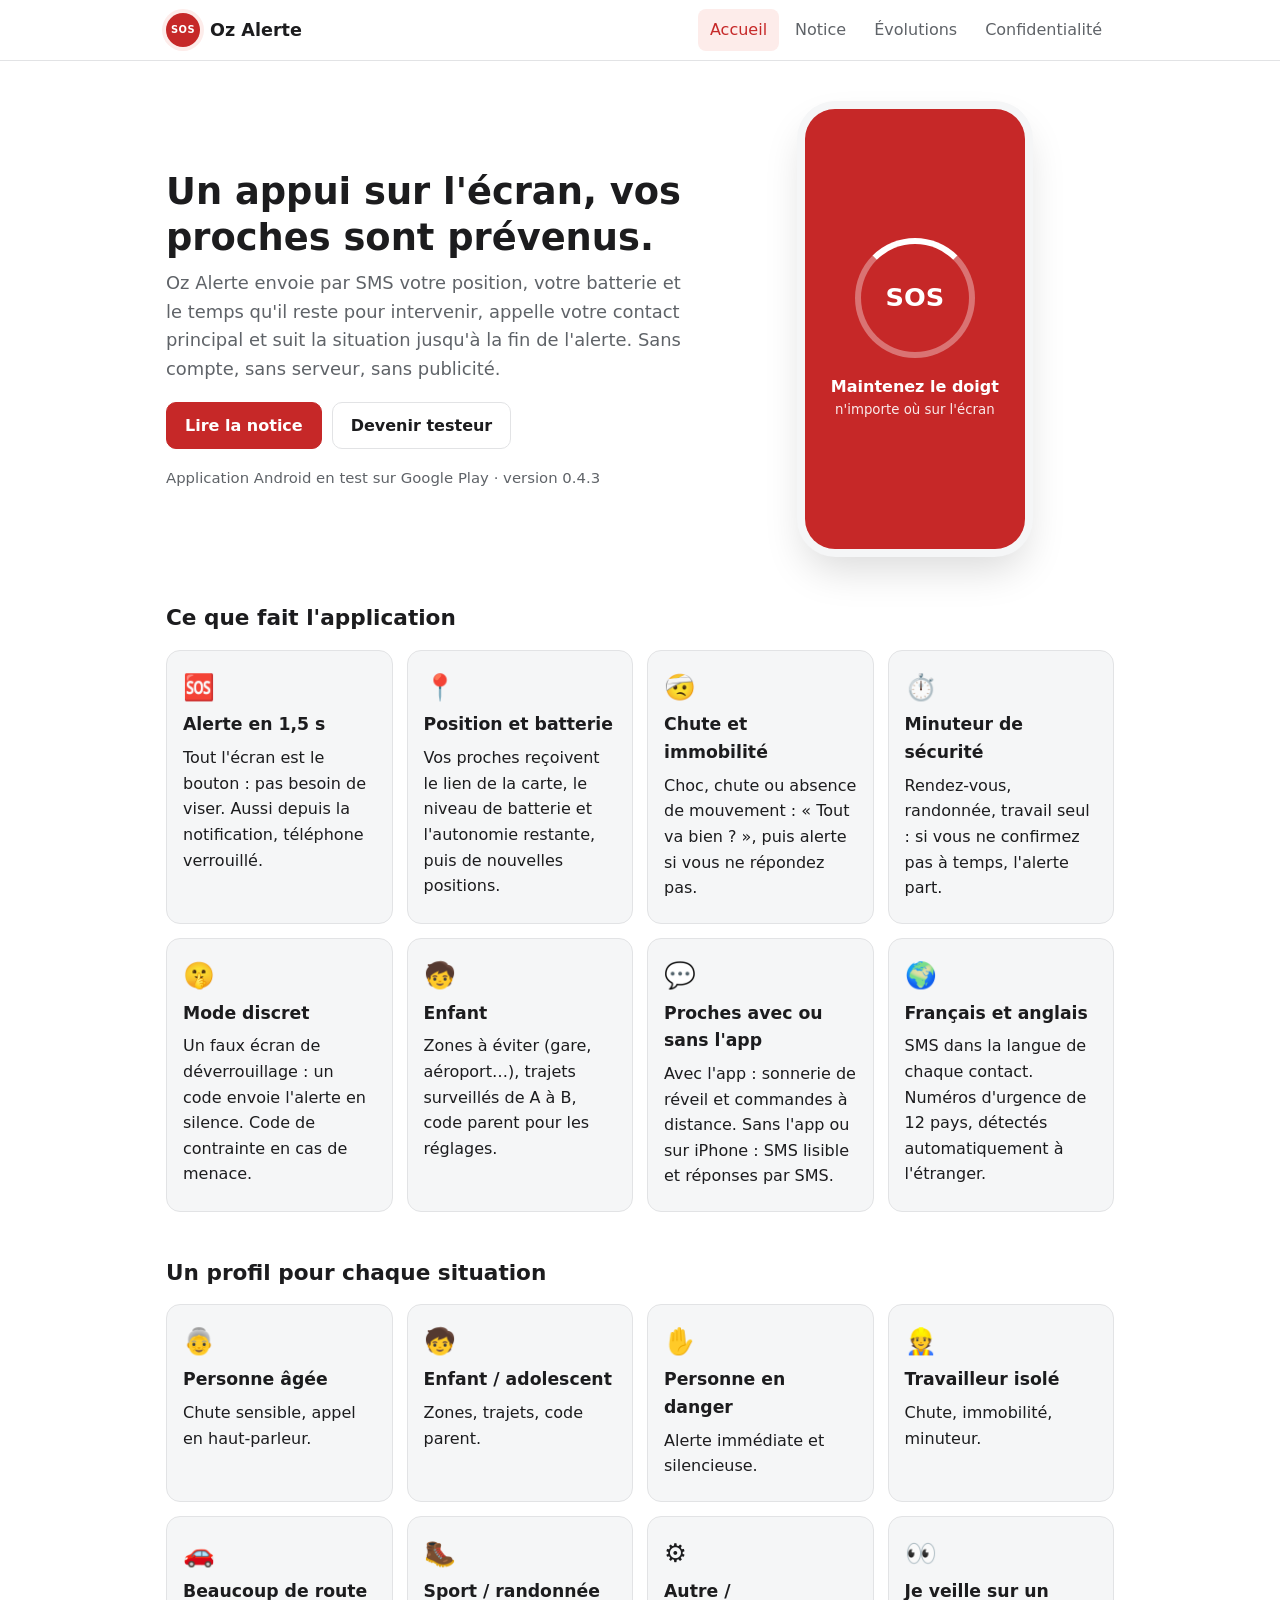
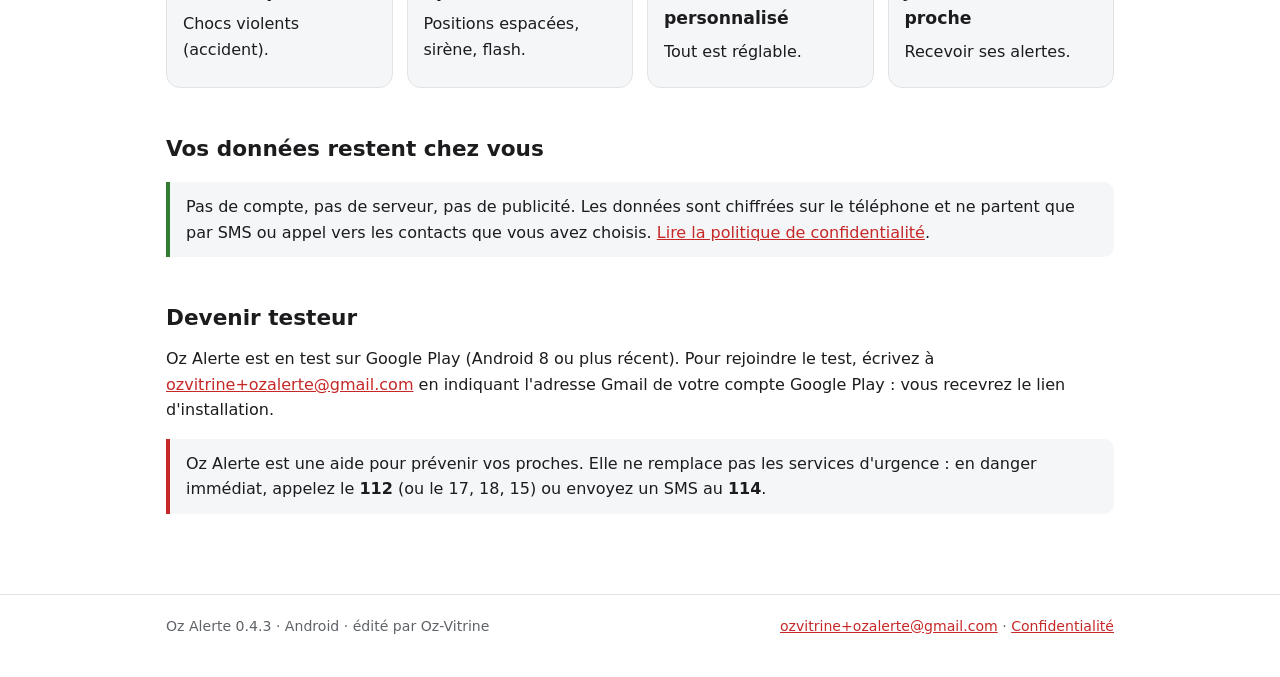
==== index.html @ efc3bdc9 "Add files via upload" ====
<!doctype html>
<html lang="fr">
<head>
<meta charset="utf-8">
<meta name="viewport" content="width=device-width, initial-scale=1">
<title>Oz Alerte – Bouton SOS pour prévenir vos proches</title>
<meta name="description" content="Application Android d'alerte : un appui, vos proches reçoivent votre position.">
<link rel="stylesheet" href="style.css">
</head>
<body>
<header class="top"><div class="top-in">
  <a class="brand" href="index.html"><span class="logo">SOS</span>Oz Alerte</a>
  <nav class="tabs"><a href="index.html" class=on>Accueil</a><a href="notice.html">Notice</a><a href="evolutions.html">Évolutions</a><a href="confidentialite.html">Confidentialité</a></nav>
</div></header>
<main>

<section class="hero">
  <div>
    <h1>Un appui sur l'écran, vos proches sont prévenus.</h1>
    <p class="lead">Oz Alerte envoie par SMS votre position, votre batterie et le temps qu'il reste pour intervenir,
    appelle votre contact principal et suit la situation jusqu'à la fin de l'alerte. Sans compte, sans serveur, sans publicité.</p>
    <div class="btns">
      <a class="btn main" href="notice.html">Lire la notice</a>
      <a class="btn" href="#tester">Devenir testeur</a>
    </div>
    <p class="muted">Application Android en test sur Google Play · version 0.4.3</p>
  </div>
  <div class="phone" aria-hidden="true"><div class="ring">SOS</div><b>Maintenez le doigt</b><small>n'importe où sur l'écran</small></div>
</section>

<h2>Ce que fait l'application</h2>
<div class="grid">
  <div class="card"><div class="ico">🆘</div><h3>Alerte en 1,5 s</h3><p>Tout l'écran est le bouton : pas besoin de viser. Aussi depuis la notification, téléphone verrouillé.</p></div>
  <div class="card"><div class="ico">📍</div><h3>Position et batterie</h3><p>Vos proches reçoivent le lien de la carte, le niveau de batterie et l'autonomie restante, puis de nouvelles positions.</p></div>
  <div class="card"><div class="ico">🤕</div><h3>Chute et immobilité</h3><p>Choc, chute ou absence de mouvement : « Tout va bien ? », puis alerte si vous ne répondez pas.</p></div>
  <div class="card"><div class="ico">⏱️</div><h3>Minuteur de sécurité</h3><p>Rendez-vous, randonnée, travail seul : si vous ne confirmez pas à temps, l'alerte part.</p></div>
  <div class="card"><div class="ico">🤫</div><h3>Mode discret</h3><p>Un faux écran de déverrouillage : un code envoie l'alerte en silence. Code de contrainte en cas de menace.</p></div>
  <div class="card"><div class="ico">🧒</div><h3>Enfant</h3><p>Zones à éviter (gare, aéroport…), trajets surveillés de A à B, code parent pour les réglages.</p></div>
  <div class="card"><div class="ico">💬</div><h3>Proches avec ou sans l'app</h3><p>Avec l'app : sonnerie de réveil et commandes à distance. Sans l'app ou sur iPhone : SMS lisible et réponses par SMS.</p></div>
  <div class="card"><div class="ico">🌍</div><h3>Français et anglais</h3><p>SMS dans la langue de chaque contact. Numéros d'urgence de 12 pays, détectés automatiquement à l'étranger.</p></div>
</div>

<h2>Un profil pour chaque situation</h2>
<div class="grid">
  <a class="card" href="notice.html#senior"><div class="ico">👵</div><h3>Personne âgée</h3><p>Chute sensible, appel en haut-parleur.</p></a>
  <a class="card" href="notice.html#child"><div class="ico">🧒</div><h3>Enfant / adolescent</h3><p>Zones, trajets, code parent.</p></a>
  <a class="card" href="notice.html#danger"><div class="ico">✋</div><h3>Personne en danger</h3><p>Alerte immédiate et silencieuse.</p></a>
  <a class="card" href="notice.html#worker"><div class="ico">👷</div><h3>Travailleur isolé</h3><p>Chute, immobilité, minuteur.</p></a>
  <a class="card" href="notice.html#driver"><div class="ico">🚗</div><h3>Beaucoup de route</h3><p>Chocs violents (accident).</p></a>
  <a class="card" href="notice.html#outdoor"><div class="ico">🥾</div><h3>Sport / randonnée</h3><p>Positions espacées, sirène, flash.</p></a>
  <a class="card" href="notice.html#custom"><div class="ico">⚙️</div><h3>Autre / personnalisé</h3><p>Tout est réglable.</p></a>
  <a class="card" href="notice.html#watcher"><div class="ico">👀</div><h3>Je veille sur un proche</h3><p>Recevoir ses alertes.</p></a>
</div>

<h2>Vos données restent chez vous</h2>
<div class="box ok">Pas de compte, pas de serveur, pas de publicité. Les données sont chiffrées sur le téléphone et ne partent
que par SMS ou appel vers les contacts que vous avez choisis. <a href="confidentialite.html">Lire la politique de confidentialité</a>.</div>

<h2 id="tester">Devenir testeur</h2>
<p>Oz Alerte est en test sur Google Play (Android 8 ou plus récent). Pour rejoindre le test, écrivez à
<a href="mailto:ozvitrine+ozalerte@gmail.com?subject=Testeur%20Oz%20Alerte">ozvitrine+ozalerte@gmail.com</a> en indiquant l'adresse Gmail de votre compte Google Play :
vous recevrez le lien d'installation.</p>
<div class="box">Oz Alerte est une aide pour prévenir vos proches. Elle ne remplace pas les services d'urgence :
en danger immédiat, appelez le <b>112</b> (ou le 17, 18, 15) ou envoyez un SMS au <b>114</b>.</div>

</main>
<footer><div class="in">
  <span>Oz Alerte 0.4.3 · Android · édité par Oz-Vitrine</span>
  <span><a href="mailto:ozvitrine+ozalerte@gmail.com">ozvitrine+ozalerte@gmail.com</a> · <a href="confidentialite.html">Confidentialité</a></span>
</div></footer>
</body>
</html>
---- style.css ----
:root {
  --fg: #1c1c1e; --muted: #5f6368; --bg: #ffffff; --soft: #f5f6f7; --line: #e2e3e5;
  --accent: #c62828; --accent-soft: #fdecea; --ok: #2e7d32; --nav: #ffffff;
}
@media (prefers-color-scheme: dark) {
  :root { --fg: #ececec; --muted: #a9a9ad; --bg: #141416; --soft: #1e1f22; --line: #33343a;
          --accent: #ef5350; --accent-soft: #2a1716; --ok: #66bb6a; --nav: #18181b; }
}
* { box-sizing: border-box; }
html { scroll-behavior: smooth; scroll-padding-top: 76px; }
body { margin: 0; background: var(--bg); color: var(--fg);
       font: 16px/1.6 system-ui, -apple-system, "Segoe UI", Roboto, sans-serif; }
a { color: var(--accent); }
img { max-width: 100%; }

/* Barre de navigation */
.top { position: sticky; top: 0; z-index: 10; background: var(--nav); border-bottom: 1px solid var(--line); }
.top-in { max-width: 980px; margin: 0 auto; padding: 0 16px; display: flex; align-items: center; gap: 16px; min-height: 60px; flex-wrap: wrap; }
.brand { display: flex; align-items: center; gap: 10px; font-weight: 700; font-size: 1.1rem; color: var(--fg); text-decoration: none; }
.logo { width: 34px; height: 34px; border-radius: 50%; background: var(--accent); color: #fff; display: grid; place-items: center;
        font-size: .62rem; font-weight: 800; letter-spacing: .5px; box-shadow: 0 0 0 4px var(--accent-soft); }
.tabs { display: flex; gap: 4px; margin-left: auto; overflow-x: auto; scrollbar-width: none; }
.tabs a { padding: 8px 12px; border-radius: 8px; color: var(--muted); text-decoration: none; white-space: nowrap; font-weight: 500; }
.tabs a:hover { background: var(--soft); color: var(--fg); }
.tabs a.on { background: var(--accent-soft); color: var(--accent); }
@media (max-width: 640px) { .tabs { margin-left: 0; width: 100%; padding-bottom: 8px; } .top-in { gap: 6px; padding-top: 8px; } }

main { max-width: 980px; margin: 0 auto; padding: 24px 16px 64px; }
.narrow { max-width: 780px; }
h1 { font-size: 1.9rem; line-height: 1.25; margin: 8px 0 8px; }
h2 { font-size: 1.35rem; margin: 44px 0 10px; }
h3 { font-size: 1.08rem; margin: 26px 0 6px; }
p, li { margin: 6px 0; }
.muted { color: var(--muted); font-size: .93rem; }
.lead { font-size: 1.12rem; color: var(--muted); max-width: 680px; }

/* Accueil */
.hero { display: grid; grid-template-columns: 1.3fr 1fr; gap: 32px; align-items: center; padding: 24px 0 8px; }
.hero h1 { font-size: 2.3rem; }
.phone { justify-self: center; width: 220px; aspect-ratio: 9/18; border-radius: 30px; background: var(--accent); padding: 18px;
         display: flex; flex-direction: column; align-items: center; justify-content: center; color: #fff; text-align: center;
         box-shadow: 0 0 0 8px var(--soft), 0 20px 40px rgba(0,0,0,.15); }
.phone .ring { width: 120px; height: 120px; border-radius: 50%; border: 6px solid rgba(255,255,255,.35); border-top-color: #fff;
               display: grid; place-items: center; font-weight: 800; font-size: 1.6rem; margin-bottom: 16px; }
.phone small { opacity: .9; }
@media (max-width: 720px) { .hero { grid-template-columns: 1fr; } .phone { width: 180px; } .hero h1 { font-size: 1.8rem; } }
.btns { display: flex; gap: 10px; flex-wrap: wrap; margin: 18px 0; }
.btn { display: inline-block; padding: 10px 18px; border-radius: 10px; text-decoration: none; font-weight: 600; border: 1px solid var(--line); color: var(--fg); }
.btn.main { background: var(--accent); border-color: var(--accent); color: #fff; }
.grid { display: grid; grid-template-columns: repeat(auto-fill, minmax(220px, 1fr)); gap: 14px; margin: 14px 0; }
.card { background: var(--soft); border: 1px solid var(--line); border-radius: 14px; padding: 16px; }
.card h3 { margin: 4px 0 6px; }
.card .ico { font-size: 1.6rem; }
a.card { color: var(--fg); text-decoration: none; display: block; }
a.card:hover { border-color: var(--accent); }

.box { background: var(--soft); border-left: 4px solid var(--accent); padding: 12px 16px; margin: 16px 0; border-radius: 0 10px 10px 0; }
.box.ok { border-left-color: var(--ok); }
.steps { counter-reset: s; list-style: none; padding: 0; }
.steps > li { counter-increment: s; position: relative; padding-left: 40px; margin: 12px 0; }
.steps > li::before { content: counter(s); position: absolute; left: 0; top: 0; width: 28px; height: 28px; border-radius: 50%;
                      background: var(--accent); color: #fff; font-weight: 700; display: grid; place-items: center; font-size: .9rem; }
.wrap { overflow-x: auto; }
table { width: 100%; border-collapse: collapse; margin: 10px 0; font-size: .95rem; }
th, td { border: 1px solid var(--line); padding: 7px 9px; text-align: left; vertical-align: top; }
th { background: var(--soft); }
code, kbd { background: var(--soft); border: 1px solid var(--line); border-radius: 5px; padding: 1px 5px; font-size: .9em; }
.toc { columns: 2 220px; padding-left: 18px; }
.profile { border: 1px solid var(--line); border-radius: 16px; padding: 4px 20px 16px; margin: 22px 0; }
.profile > h2 { margin-top: 18px; display: flex; gap: 10px; align-items: center; }
.tag { display: inline-block; font-size: .78rem; padding: 2px 8px; border-radius: 99px; background: var(--accent-soft); color: var(--accent); font-weight: 600; vertical-align: middle; }

/* Évolutions */
.ver { border-left: 3px solid var(--line); padding: 2px 0 2px 18px; margin: 18px 0; }
.ver h2 { margin: 0 0 4px; font-size: 1.15rem; }
.ver.cur { border-left-color: var(--accent); }

footer { border-top: 1px solid var(--line); color: var(--muted); font-size: .88rem; }
footer .in { max-width: 980px; margin: 0 auto; padding: 20px 16px 40px; display: flex; gap: 16px; flex-wrap: wrap; justify-content: space-between; }
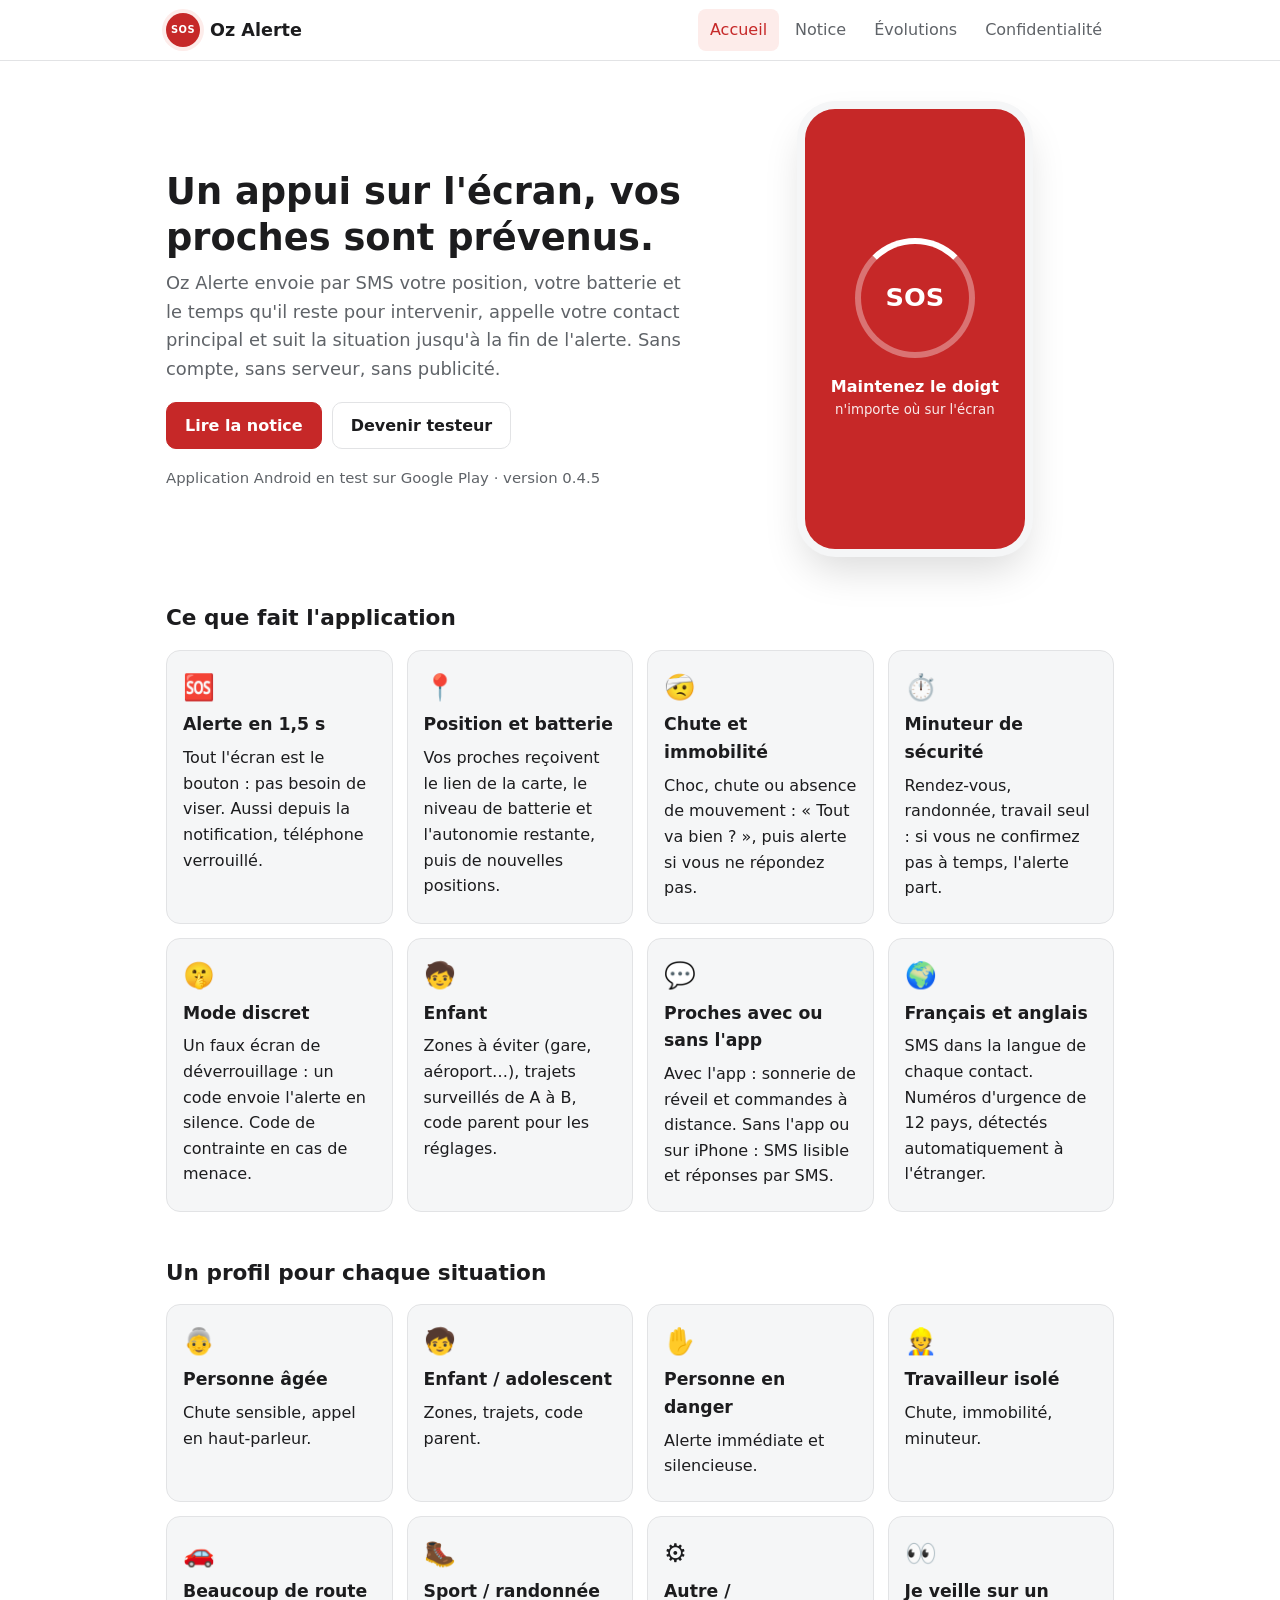
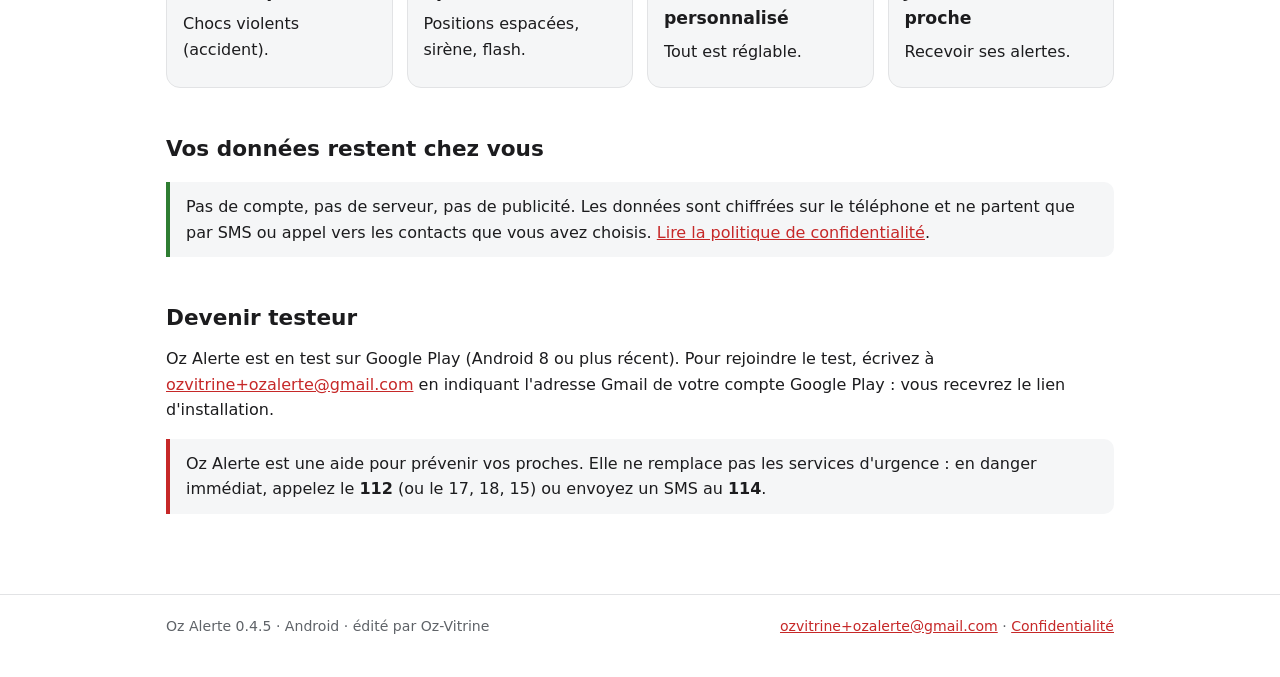
==== commit c461dc22: "Add files via upload" ====
--- a/index.html
+++ b/index.html
@@ -23,7 +23,7 @@
       <a class="btn main" href="notice.html">Lire la notice</a>
       <a class="btn" href="#tester">Devenir testeur</a>
     </div>
-    <p class="muted">Application Android en test sur Google Play · version 0.4.3</p>
+    <p class="muted">Application Android en test sur Google Play · version 0.4.5</p>
   </div>
   <div class="phone" aria-hidden="true"><div class="ring">SOS</div><b>Maintenez le doigt</b><small>n'importe où sur l'écran</small></div>
 </section>
@@ -65,7 +65,7 @@
 
 </main>
 <footer><div class="in">
-  <span>Oz Alerte 0.4.3 · Android · édité par Oz-Vitrine</span>
+  <span>Oz Alerte 0.4.5 · Android · édité par Oz-Vitrine</span>
   <span><a href="mailto:ozvitrine+ozalerte@gmail.com">ozvitrine+ozalerte@gmail.com</a> · <a href="confidentialite.html">Confidentialité</a></span>
 </div></footer>
 </body>
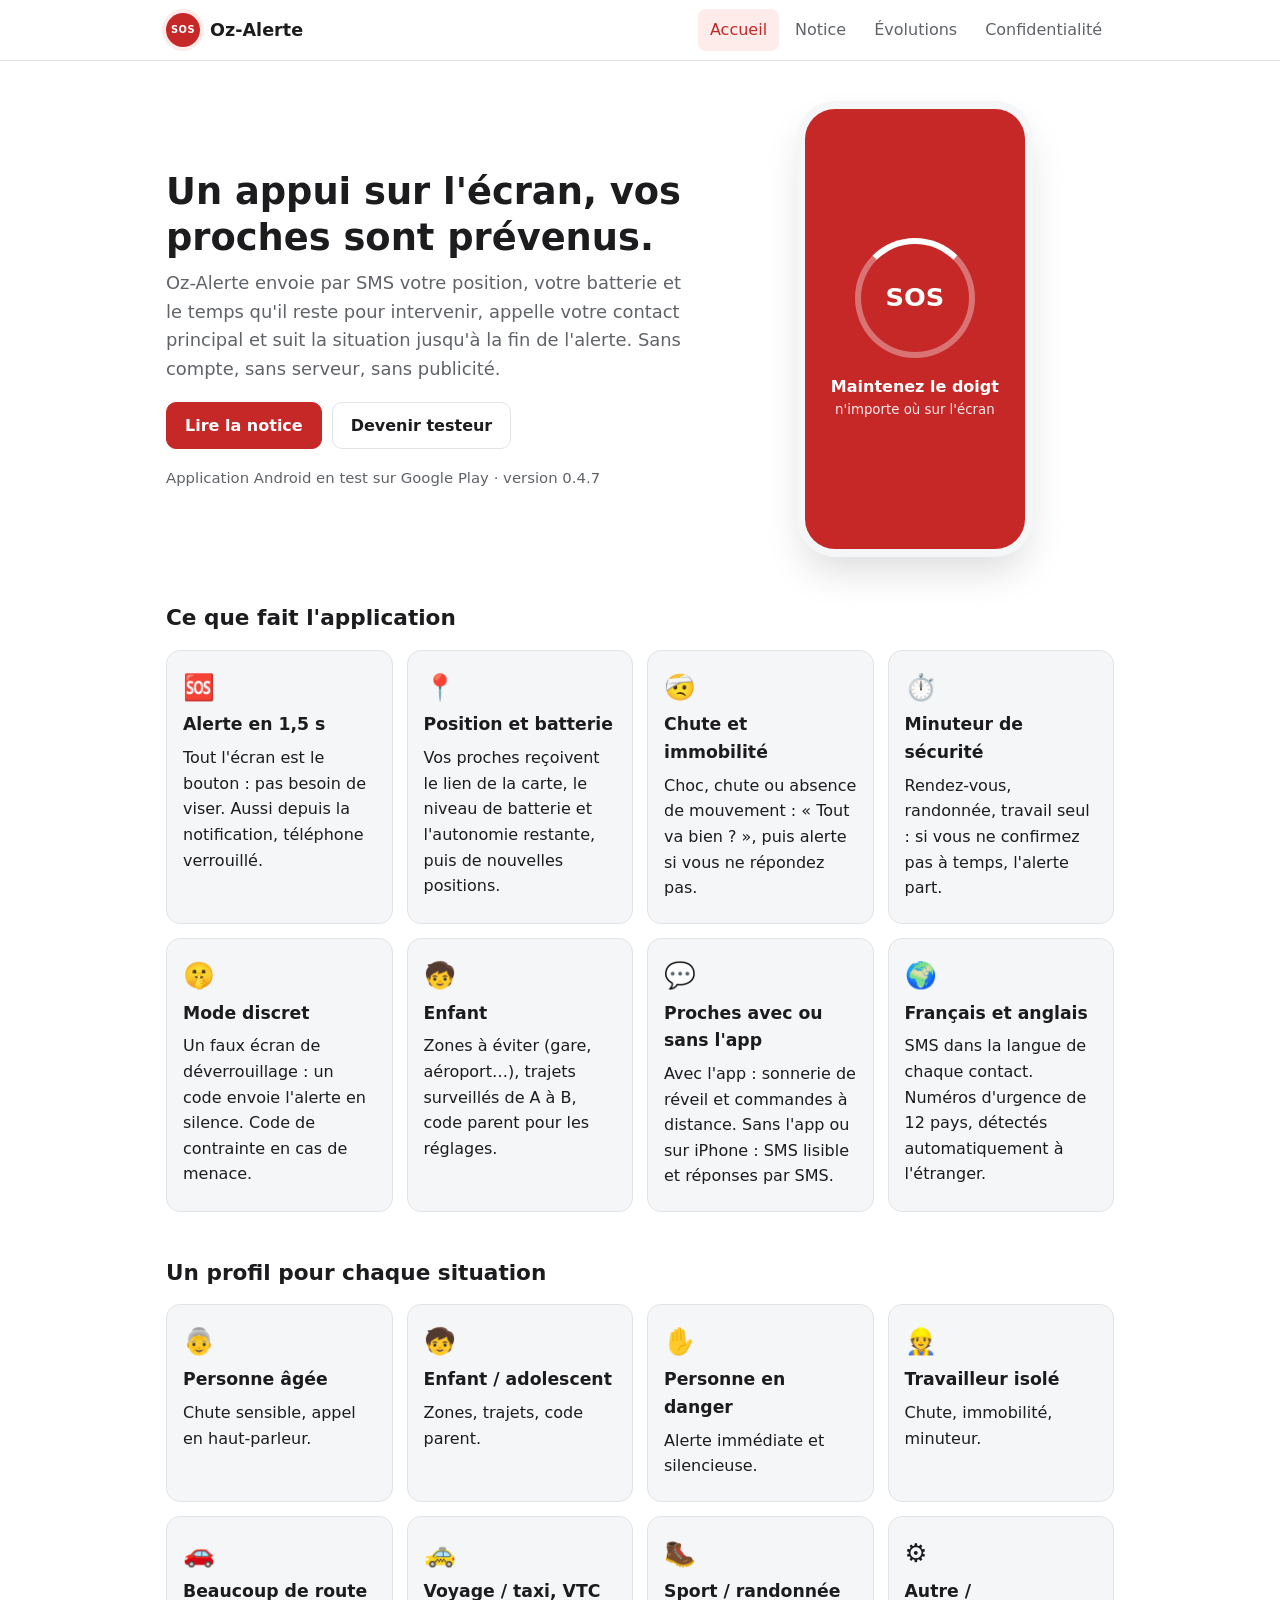
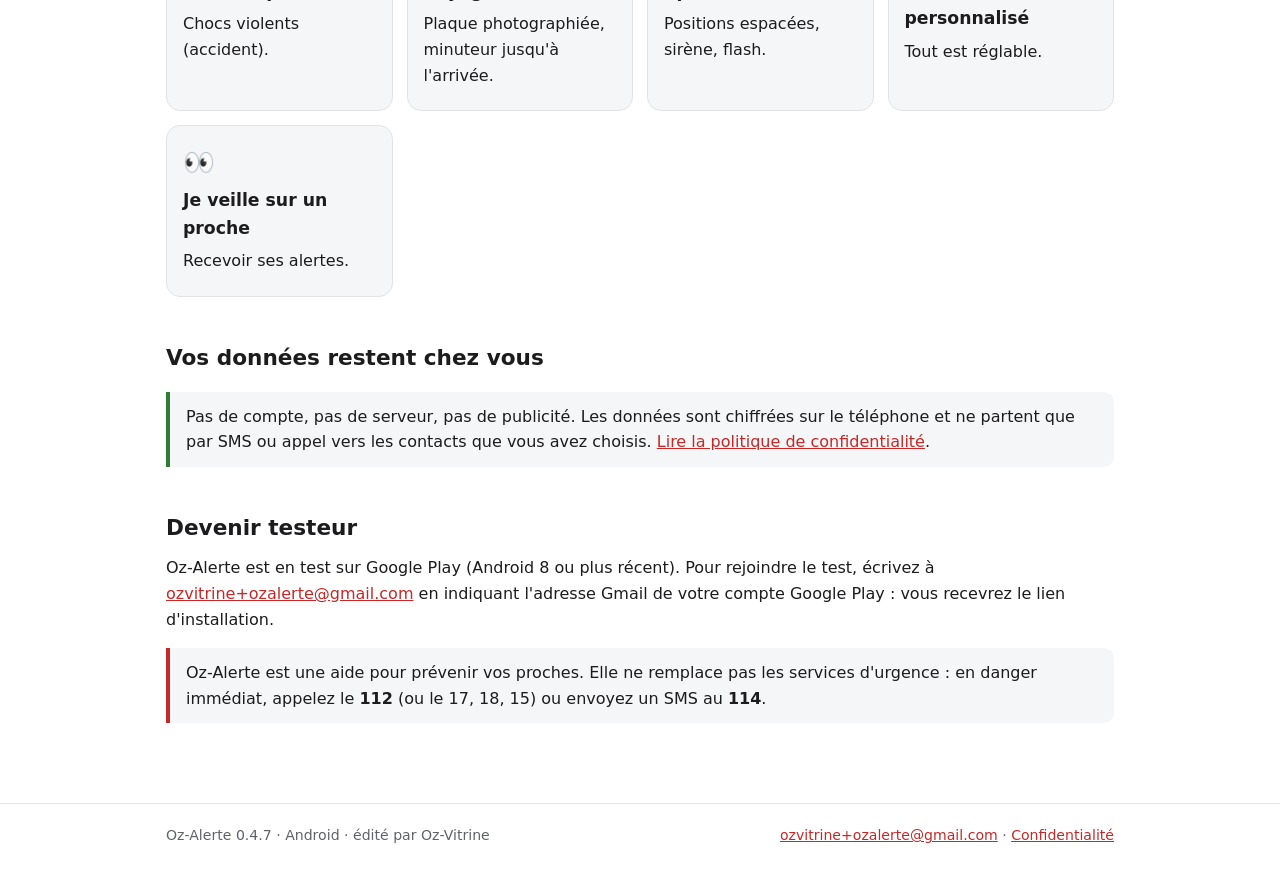
==== commit a37aca4e: "Add files via upload" ====
--- a/index.html
+++ b/index.html
@@ -3,13 +3,13 @@
 <head>
 <meta charset="utf-8">
 <meta name="viewport" content="width=device-width, initial-scale=1">
-<title>Oz Alerte – Bouton SOS pour prévenir vos proches</title>
+<title>Oz-Alerte – Bouton SOS pour prévenir vos proches</title>
 <meta name="description" content="Application Android d'alerte : un appui, vos proches reçoivent votre position.">
 <link rel="stylesheet" href="style.css">
 </head>
 <body>
 <header class="top"><div class="top-in">
-  <a class="brand" href="index.html"><span class="logo">SOS</span>Oz Alerte</a>
+  <a class="brand" href="index.html"><span class="logo">SOS</span>Oz-Alerte</a>
   <nav class="tabs"><a href="index.html" class=on>Accueil</a><a href="notice.html">Notice</a><a href="evolutions.html">Évolutions</a><a href="confidentialite.html">Confidentialité</a></nav>
 </div></header>
 <main>
@@ -17,13 +17,13 @@
 <section class="hero">
   <div>
     <h1>Un appui sur l'écran, vos proches sont prévenus.</h1>
-    <p class="lead">Oz Alerte envoie par SMS votre position, votre batterie et le temps qu'il reste pour intervenir,
+    <p class="lead">Oz-Alerte envoie par SMS votre position, votre batterie et le temps qu'il reste pour intervenir,
     appelle votre contact principal et suit la situation jusqu'à la fin de l'alerte. Sans compte, sans serveur, sans publicité.</p>
     <div class="btns">
       <a class="btn main" href="notice.html">Lire la notice</a>
       <a class="btn" href="#tester">Devenir testeur</a>
     </div>
-    <p class="muted">Application Android en test sur Google Play · version 0.4.5</p>
+    <p class="muted">Application Android en test sur Google Play · version 0.4.7</p>
   </div>
   <div class="phone" aria-hidden="true"><div class="ring">SOS</div><b>Maintenez le doigt</b><small>n'importe où sur l'écran</small></div>
 </section>
@@ -47,6 +47,7 @@
   <a class="card" href="notice.html#danger"><div class="ico">✋</div><h3>Personne en danger</h3><p>Alerte immédiate et silencieuse.</p></a>
   <a class="card" href="notice.html#worker"><div class="ico">👷</div><h3>Travailleur isolé</h3><p>Chute, immobilité, minuteur.</p></a>
   <a class="card" href="notice.html#driver"><div class="ico">🚗</div><h3>Beaucoup de route</h3><p>Chocs violents (accident).</p></a>
+  <a class="card" href="notice.html#travel"><div class="ico">🚕</div><h3>Voyage / taxi, VTC</h3><p>Plaque photographiée, minuteur jusqu'à l'arrivée.</p></a>
   <a class="card" href="notice.html#outdoor"><div class="ico">🥾</div><h3>Sport / randonnée</h3><p>Positions espacées, sirène, flash.</p></a>
   <a class="card" href="notice.html#custom"><div class="ico">⚙️</div><h3>Autre / personnalisé</h3><p>Tout est réglable.</p></a>
   <a class="card" href="notice.html#watcher"><div class="ico">👀</div><h3>Je veille sur un proche</h3><p>Recevoir ses alertes.</p></a>
@@ -57,15 +58,15 @@
 que par SMS ou appel vers les contacts que vous avez choisis. <a href="confidentialite.html">Lire la politique de confidentialité</a>.</div>
 
 <h2 id="tester">Devenir testeur</h2>
-<p>Oz Alerte est en test sur Google Play (Android 8 ou plus récent). Pour rejoindre le test, écrivez à
+<p>Oz-Alerte est en test sur Google Play (Android 8 ou plus récent). Pour rejoindre le test, écrivez à
 <a href="mailto:ozvitrine+ozalerte@gmail.com?subject=Testeur%20Oz%20Alerte">ozvitrine+ozalerte@gmail.com</a> en indiquant l'adresse Gmail de votre compte Google Play :
 vous recevrez le lien d'installation.</p>
-<div class="box">Oz Alerte est une aide pour prévenir vos proches. Elle ne remplace pas les services d'urgence :
+<div class="box">Oz-Alerte est une aide pour prévenir vos proches. Elle ne remplace pas les services d'urgence :
 en danger immédiat, appelez le <b>112</b> (ou le 17, 18, 15) ou envoyez un SMS au <b>114</b>.</div>
 
 </main>
 <footer><div class="in">
-  <span>Oz Alerte 0.4.5 · Android · édité par Oz-Vitrine</span>
+  <span>Oz-Alerte 0.4.7 · Android · édité par Oz-Vitrine</span>
   <span><a href="mailto:ozvitrine+ozalerte@gmail.com">ozvitrine+ozalerte@gmail.com</a> · <a href="confidentialite.html">Confidentialité</a></span>
 </div></footer>
 </body>
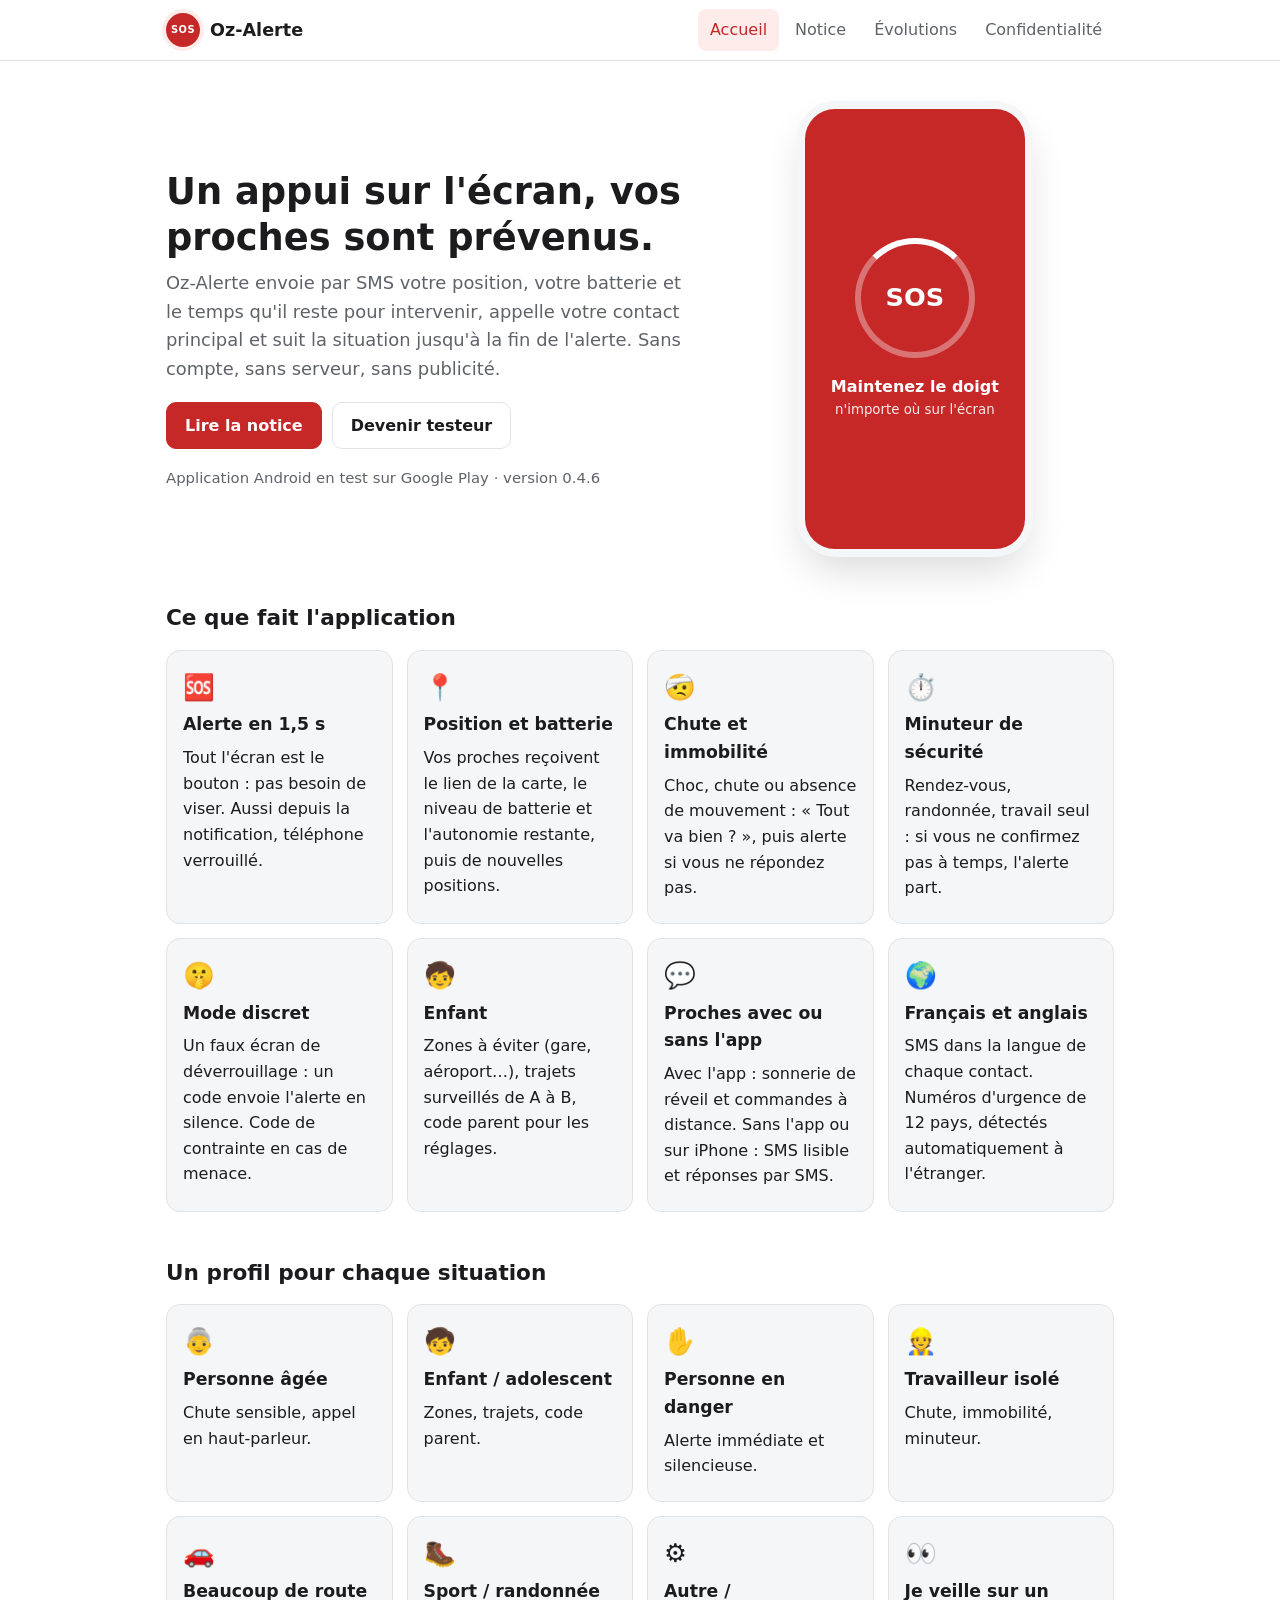
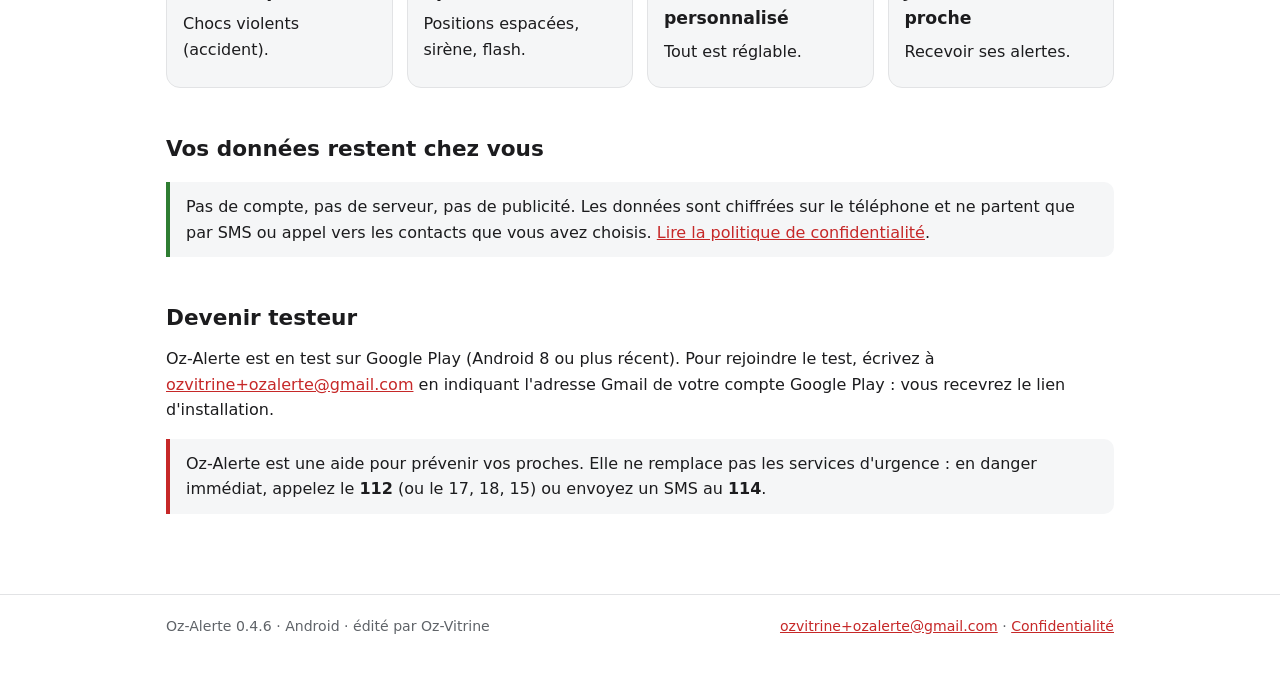
==== commit a0df72db: "Add files via upload" ====
--- a/index.html
+++ b/index.html
@@ -23,7 +23,7 @@
       <a class="btn main" href="notice.html">Lire la notice</a>
       <a class="btn" href="#tester">Devenir testeur</a>
     </div>
-    <p class="muted">Application Android en test sur Google Play · version 0.4.7</p>
+    <p class="muted">Application Android en test sur Google Play · version 0.4.6</p>
   </div>
   <div class="phone" aria-hidden="true"><div class="ring">SOS</div><b>Maintenez le doigt</b><small>n'importe où sur l'écran</small></div>
 </section>
@@ -47,7 +47,6 @@
   <a class="card" href="notice.html#danger"><div class="ico">✋</div><h3>Personne en danger</h3><p>Alerte immédiate et silencieuse.</p></a>
   <a class="card" href="notice.html#worker"><div class="ico">👷</div><h3>Travailleur isolé</h3><p>Chute, immobilité, minuteur.</p></a>
   <a class="card" href="notice.html#driver"><div class="ico">🚗</div><h3>Beaucoup de route</h3><p>Chocs violents (accident).</p></a>
-  <a class="card" href="notice.html#travel"><div class="ico">🚕</div><h3>Voyage / taxi, VTC</h3><p>Plaque photographiée, minuteur jusqu'à l'arrivée.</p></a>
   <a class="card" href="notice.html#outdoor"><div class="ico">🥾</div><h3>Sport / randonnée</h3><p>Positions espacées, sirène, flash.</p></a>
   <a class="card" href="notice.html#custom"><div class="ico">⚙️</div><h3>Autre / personnalisé</h3><p>Tout est réglable.</p></a>
   <a class="card" href="notice.html#watcher"><div class="ico">👀</div><h3>Je veille sur un proche</h3><p>Recevoir ses alertes.</p></a>
@@ -66,7 +65,7 @@
 
 </main>
 <footer><div class="in">
-  <span>Oz-Alerte 0.4.7 · Android · édité par Oz-Vitrine</span>
+  <span>Oz-Alerte 0.4.6 · Android · édité par Oz-Vitrine</span>
   <span><a href="mailto:ozvitrine+ozalerte@gmail.com">ozvitrine+ozalerte@gmail.com</a> · <a href="confidentialite.html">Confidentialité</a></span>
 </div></footer>
 </body>
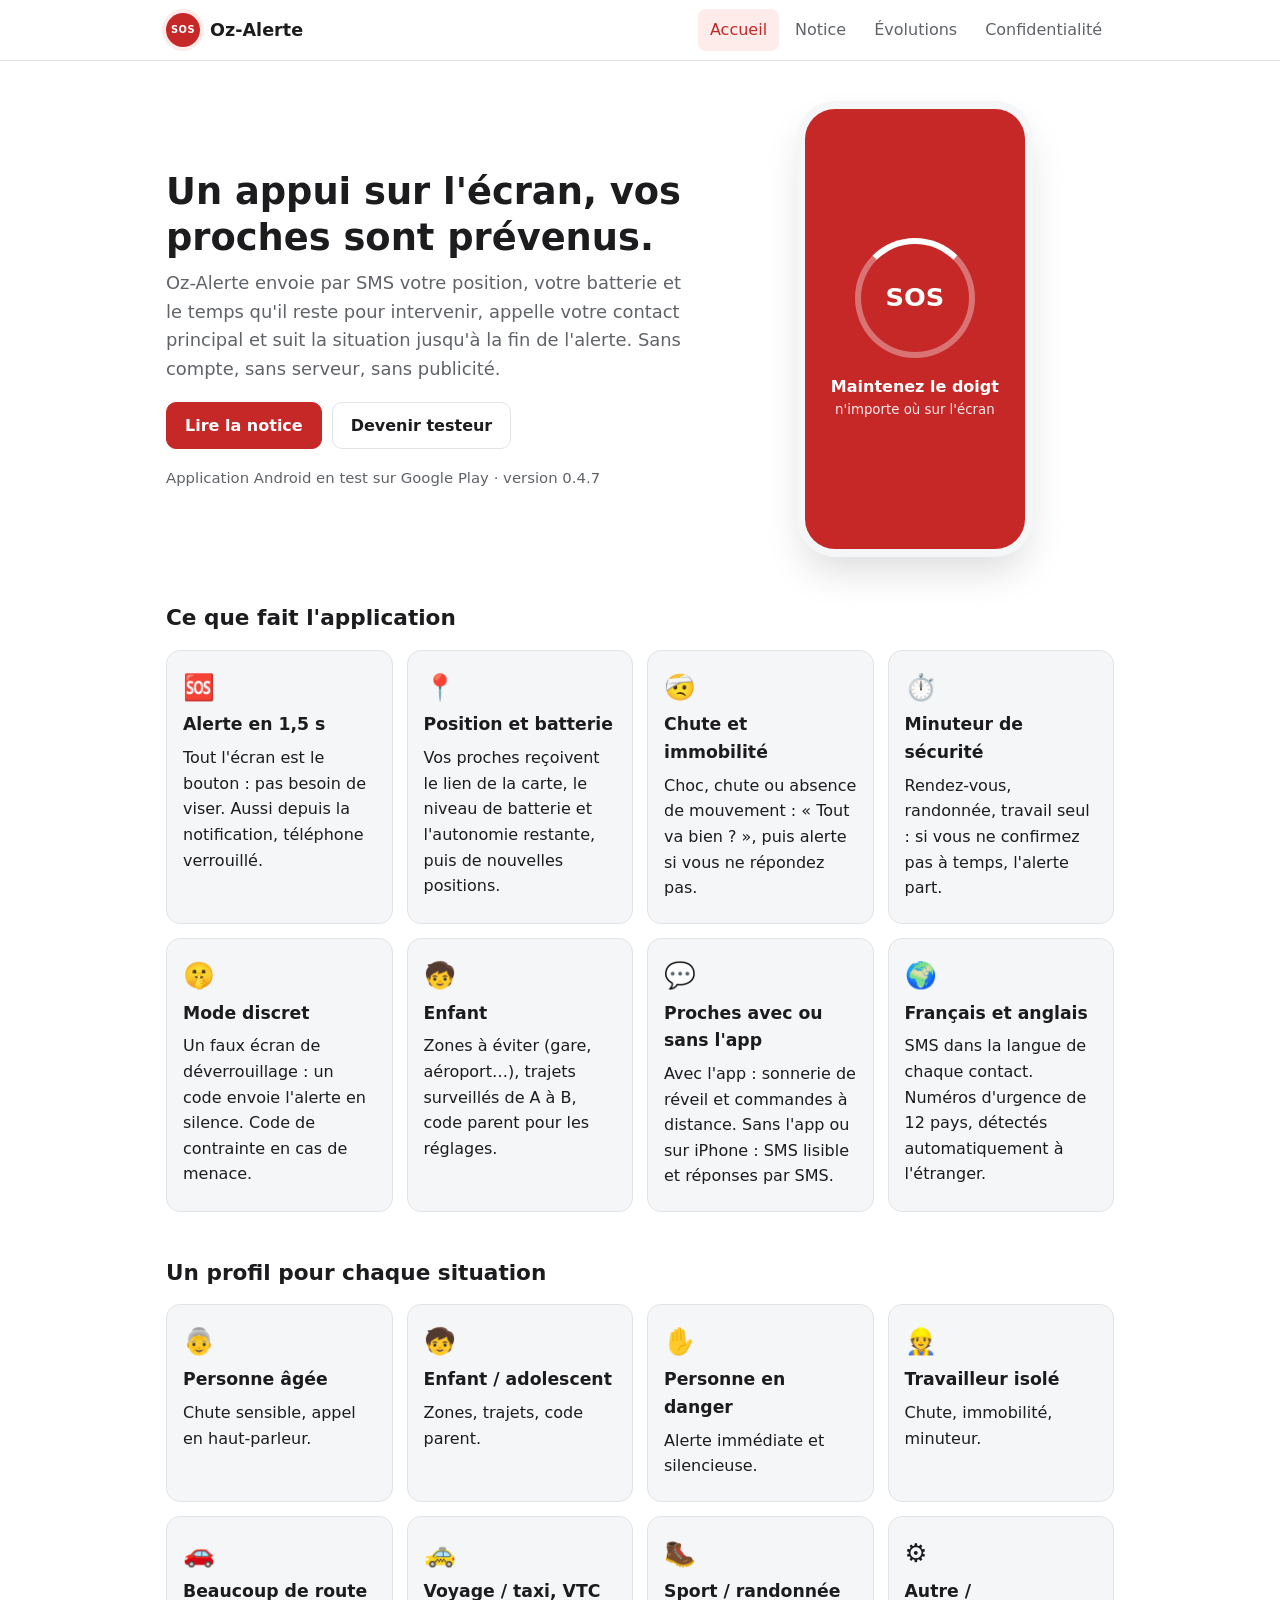
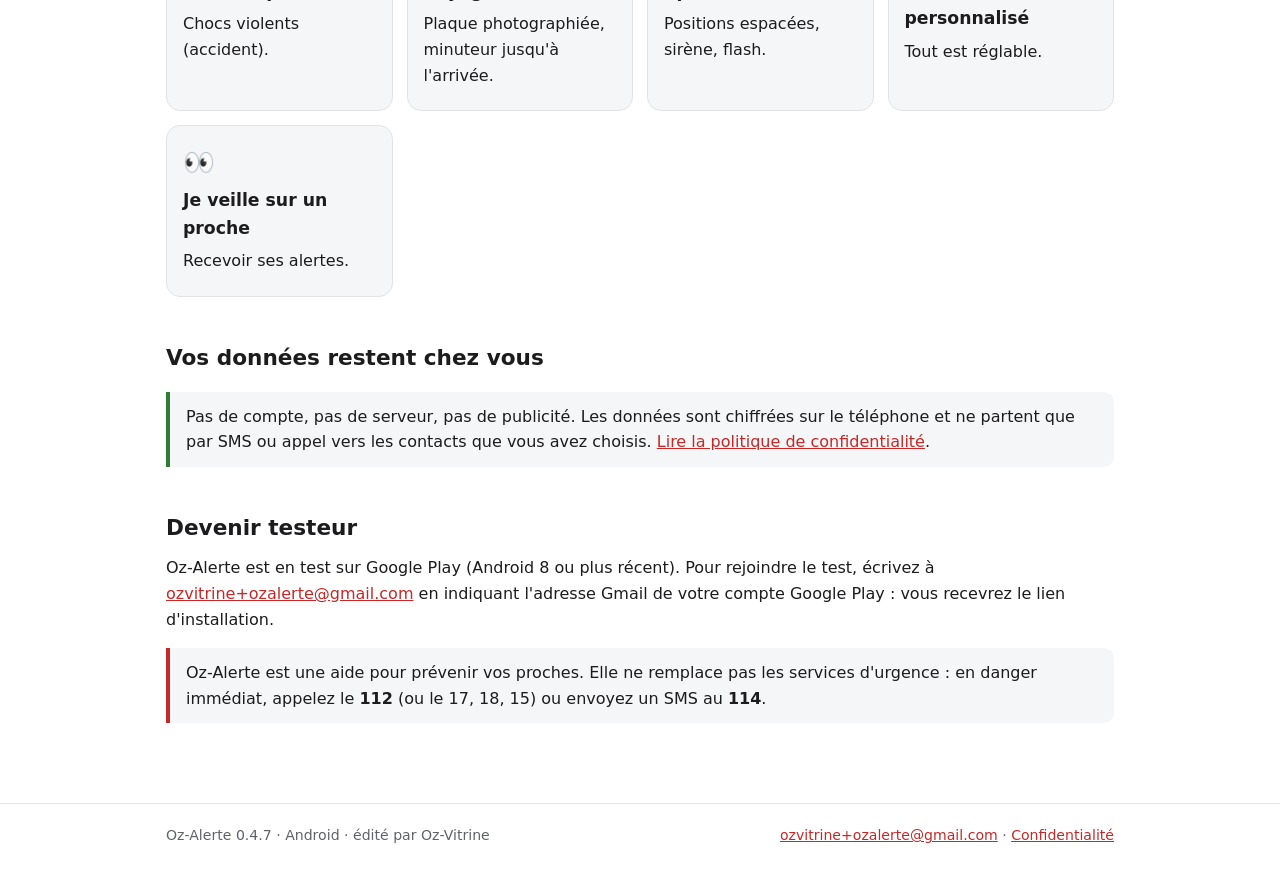
==== commit 06b218b7: "Add files via upload" ====
--- a/index.html
+++ b/index.html
@@ -23,7 +23,7 @@
       <a class="btn main" href="notice.html">Lire la notice</a>
       <a class="btn" href="#tester">Devenir testeur</a>
     </div>
-    <p class="muted">Application Android en test sur Google Play · version 0.4.6</p>
+    <p class="muted">Application Android en test sur Google Play · version 0.4.7</p>
   </div>
   <div class="phone" aria-hidden="true"><div class="ring">SOS</div><b>Maintenez le doigt</b><small>n'importe où sur l'écran</small></div>
 </section>
@@ -47,6 +47,7 @@
   <a class="card" href="notice.html#danger"><div class="ico">✋</div><h3>Personne en danger</h3><p>Alerte immédiate et silencieuse.</p></a>
   <a class="card" href="notice.html#worker"><div class="ico">👷</div><h3>Travailleur isolé</h3><p>Chute, immobilité, minuteur.</p></a>
   <a class="card" href="notice.html#driver"><div class="ico">🚗</div><h3>Beaucoup de route</h3><p>Chocs violents (accident).</p></a>
+  <a class="card" href="notice.html#travel"><div class="ico">🚕</div><h3>Voyage / taxi, VTC</h3><p>Plaque photographiée, minuteur jusqu'à l'arrivée.</p></a>
   <a class="card" href="notice.html#outdoor"><div class="ico">🥾</div><h3>Sport / randonnée</h3><p>Positions espacées, sirène, flash.</p></a>
   <a class="card" href="notice.html#custom"><div class="ico">⚙️</div><h3>Autre / personnalisé</h3><p>Tout est réglable.</p></a>
   <a class="card" href="notice.html#watcher"><div class="ico">👀</div><h3>Je veille sur un proche</h3><p>Recevoir ses alertes.</p></a>
@@ -65,7 +66,7 @@
 
 </main>
 <footer><div class="in">
-  <span>Oz-Alerte 0.4.6 · Android · édité par Oz-Vitrine</span>
+  <span>Oz-Alerte 0.4.7 · Android · édité par Oz-Vitrine</span>
   <span><a href="mailto:ozvitrine+ozalerte@gmail.com">ozvitrine+ozalerte@gmail.com</a> · <a href="confidentialite.html">Confidentialité</a></span>
 </div></footer>
 </body>
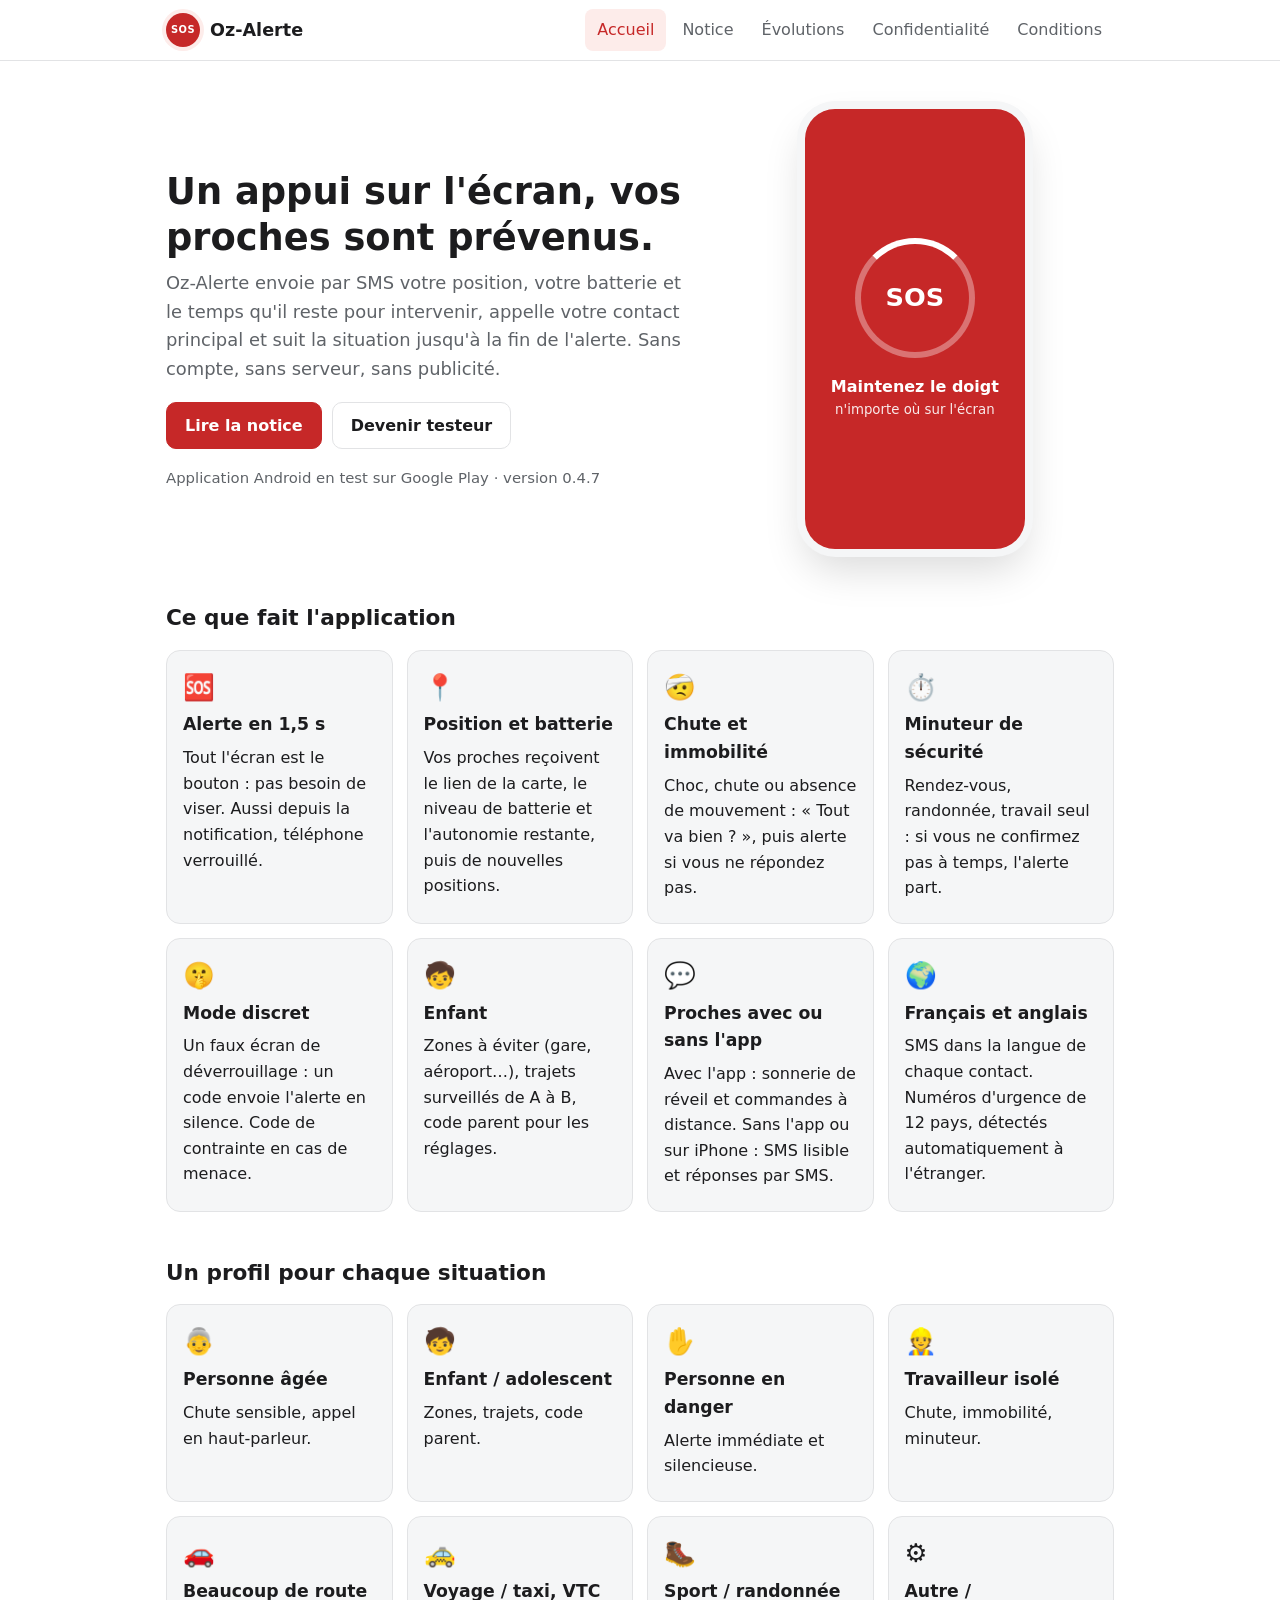
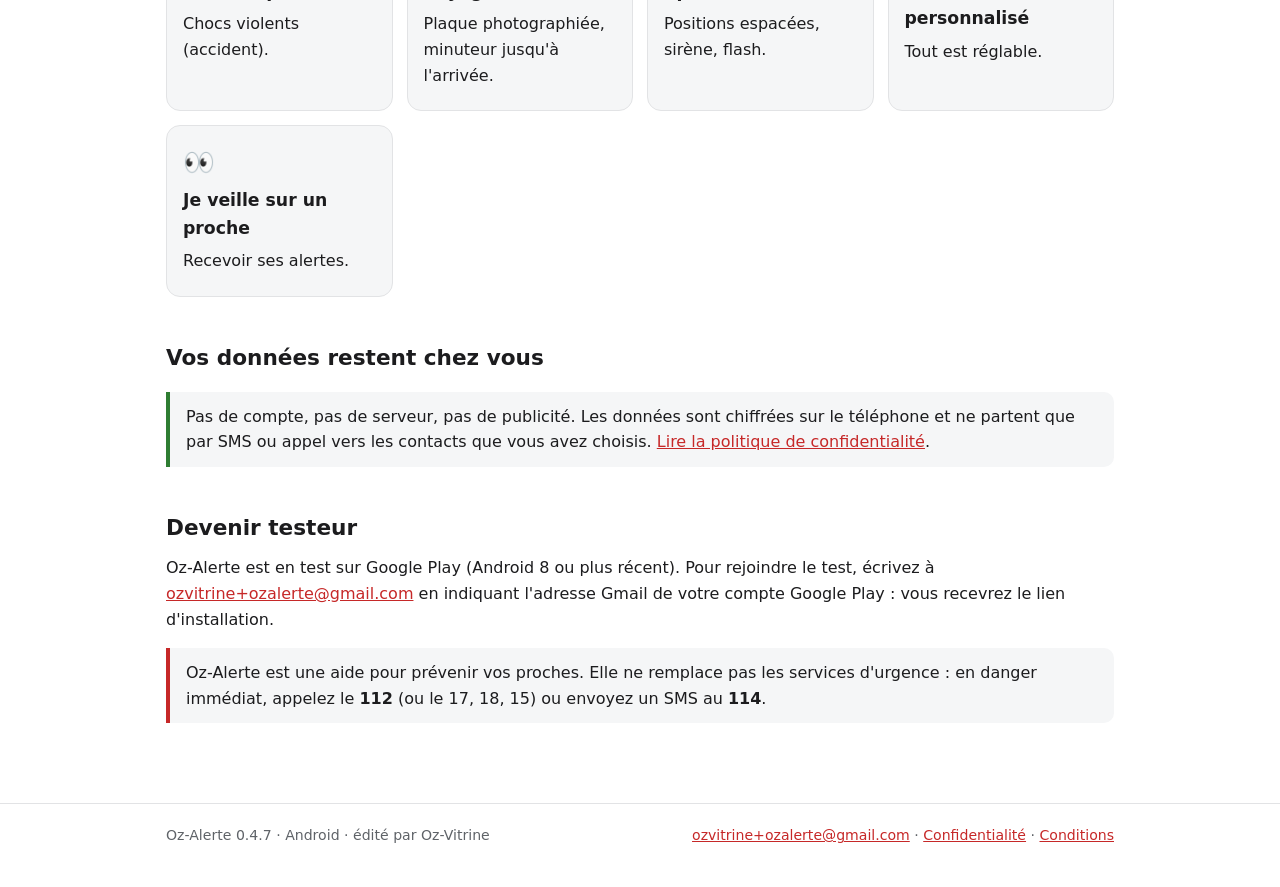
==== commit 7a9c93d6: "Add files via upload" ====
--- a/index.html
+++ b/index.html
@@ -10,7 +10,7 @@
 <body>
 <header class="top"><div class="top-in">
   <a class="brand" href="index.html"><span class="logo">SOS</span>Oz-Alerte</a>
-  <nav class="tabs"><a href="index.html" class=on>Accueil</a><a href="notice.html">Notice</a><a href="evolutions.html">Évolutions</a><a href="confidentialite.html">Confidentialité</a></nav>
+  <nav class="tabs"><a href="index.html" class=on>Accueil</a><a href="notice.html">Notice</a><a href="evolutions.html">Évolutions</a><a href="confidentialite.html">Confidentialité</a><a href="conditions.html">Conditions</a></nav>
 </div></header>
 <main>
 
@@ -67,7 +67,7 @@
 </main>
 <footer><div class="in">
   <span>Oz-Alerte 0.4.7 · Android · édité par Oz-Vitrine</span>
-  <span><a href="mailto:ozvitrine+ozalerte@gmail.com">ozvitrine+ozalerte@gmail.com</a> · <a href="confidentialite.html">Confidentialité</a></span>
+  <span><a href="mailto:ozvitrine+ozalerte@gmail.com">ozvitrine+ozalerte@gmail.com</a> · <a href="confidentialite.html">Confidentialité</a> · <a href="conditions.html">Conditions</a></span>
 </div></footer>
 </body>
 </html>
